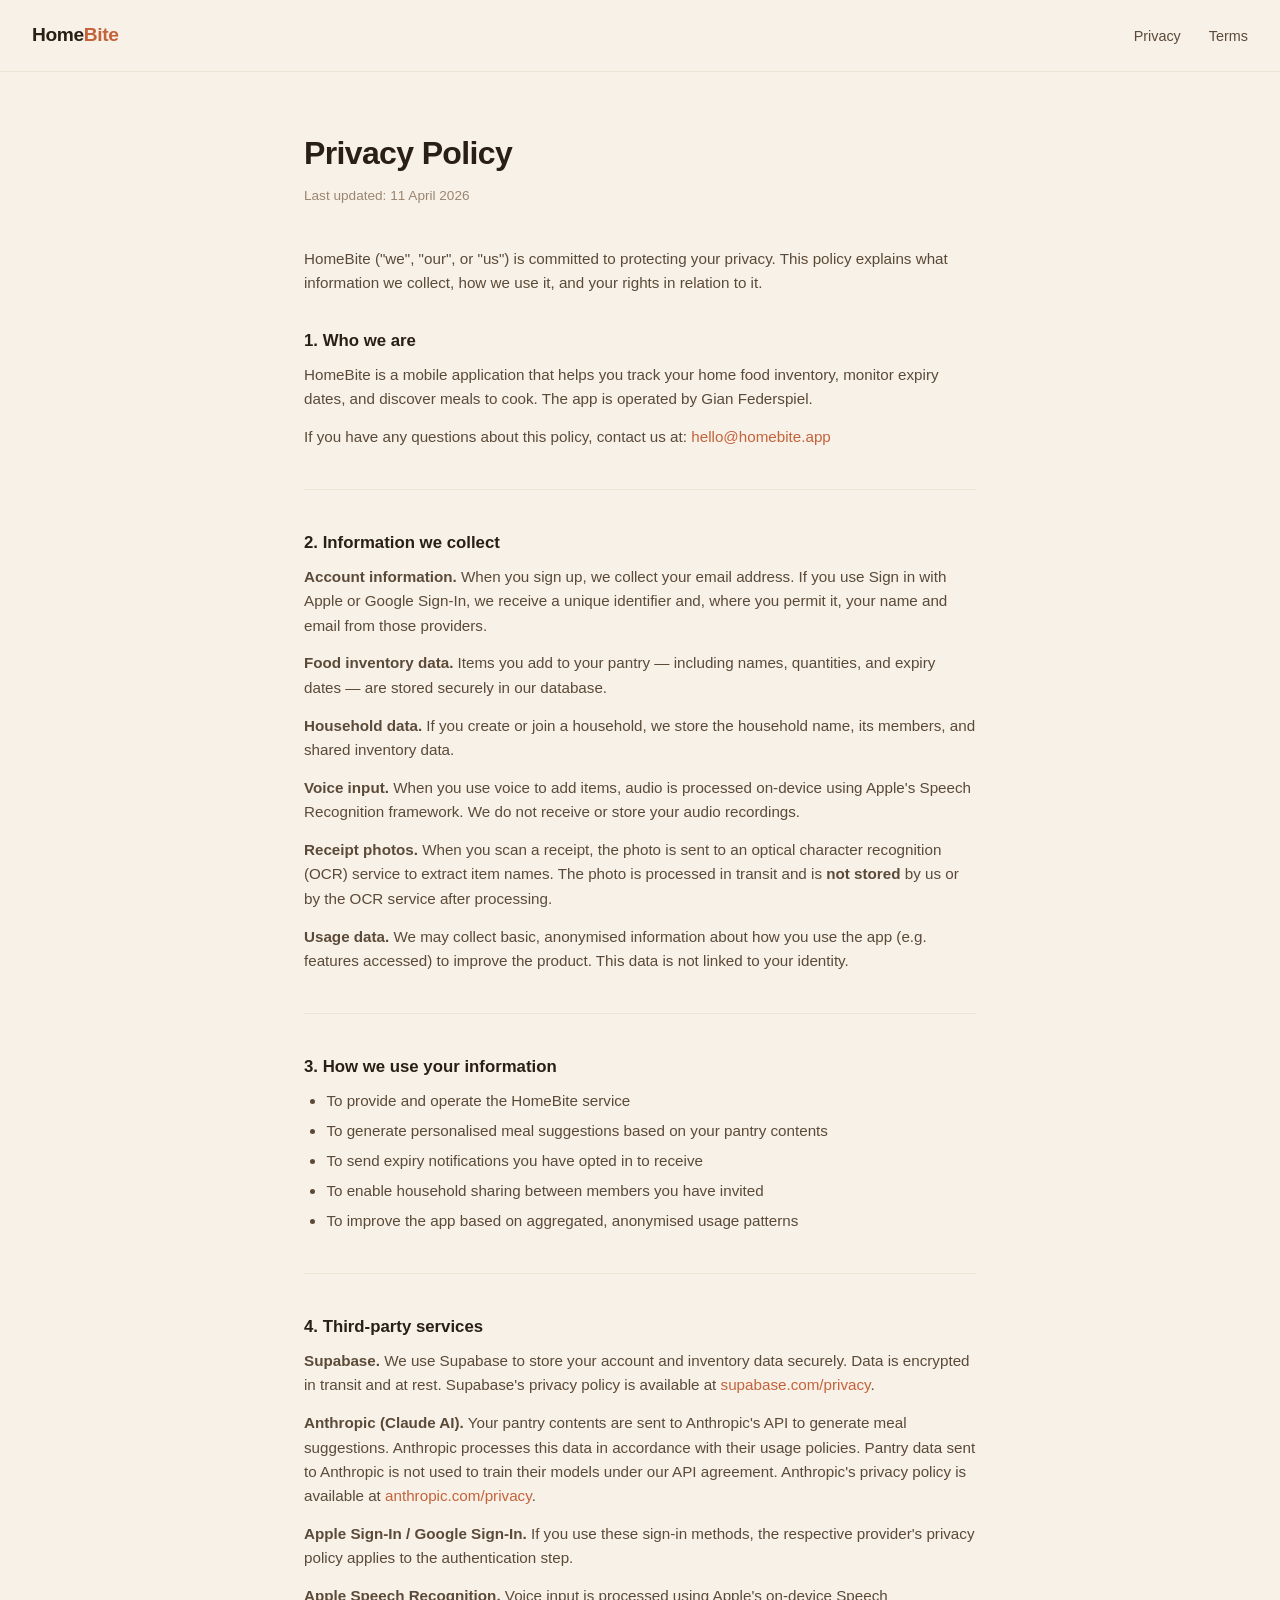
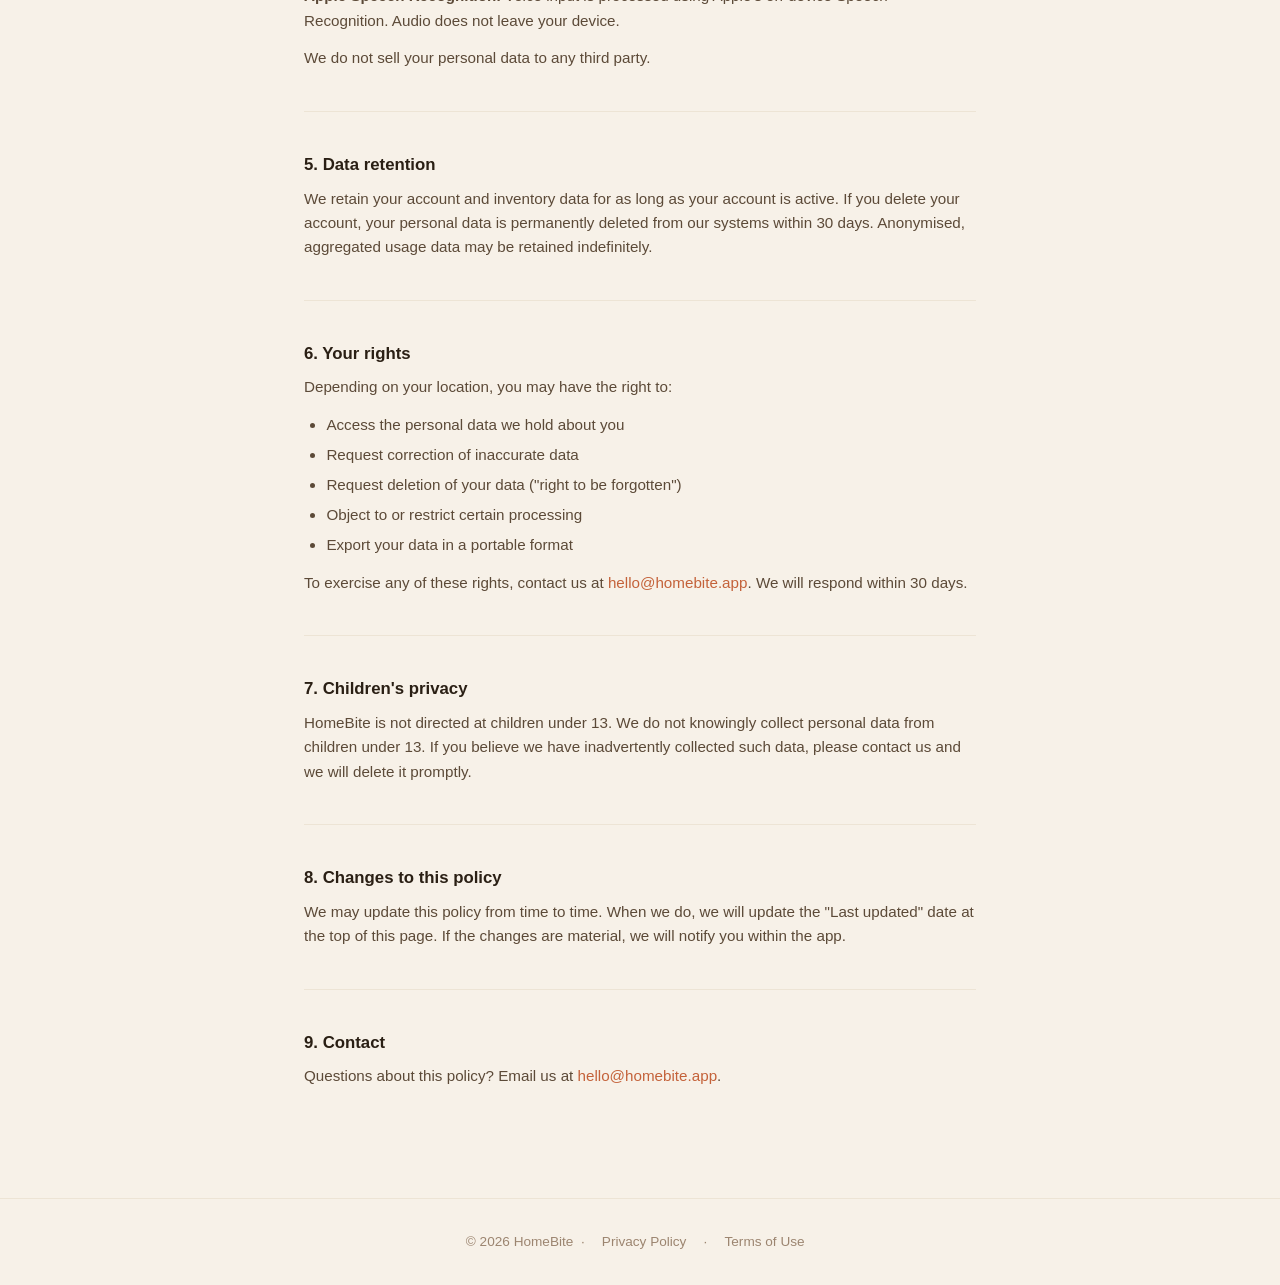
==== privacy/index.html @ 6cf20b1b "Initial site: landing page, privacy policy, terms of use" ====
<!DOCTYPE html>
<html lang="en">
<head>
  <meta charset="UTF-8" />
  <meta name="viewport" content="width=device-width, initial-scale=1.0" />
  <title>Privacy Policy — HomeBite</title>
  <link rel="stylesheet" href="../style.css" />
</head>
<body>

  <nav>
    <a class="nav-brand" href="../">Home<span>Bite</span></a>
    <ul>
      <li><a href="../privacy/">Privacy</a></li>
      <li><a href="../terms/">Terms</a></li>
    </ul>
  </nav>

  <div class="legal-wrap">
    <h1>Privacy Policy</h1>
    <p class="updated">Last updated: 11 April 2026</p>

    <p>HomeBite ("we", "our", or "us") is committed to protecting your privacy. This policy explains what information we collect, how we use it, and your rights in relation to it.</p>

    <h2>1. Who we are</h2>
    <p>HomeBite is a mobile application that helps you track your home food inventory, monitor expiry dates, and discover meals to cook. The app is operated by Gian Federspiel.</p>
    <p>If you have any questions about this policy, contact us at: <a href="mailto:hello@homebite.app">hello@homebite.app</a></p>

    <hr class="section-divider" />

    <h2>2. Information we collect</h2>

    <p><strong>Account information.</strong> When you sign up, we collect your email address. If you use Sign in with Apple or Google Sign-In, we receive a unique identifier and, where you permit it, your name and email from those providers.</p>

    <p><strong>Food inventory data.</strong> Items you add to your pantry — including names, quantities, and expiry dates — are stored securely in our database.</p>

    <p><strong>Household data.</strong> If you create or join a household, we store the household name, its members, and shared inventory data.</p>

    <p><strong>Voice input.</strong> When you use voice to add items, audio is processed on-device using Apple's Speech Recognition framework. We do not receive or store your audio recordings.</p>

    <p><strong>Receipt photos.</strong> When you scan a receipt, the photo is sent to an optical character recognition (OCR) service to extract item names. The photo is processed in transit and is <strong>not stored</strong> by us or by the OCR service after processing.</p>

    <p><strong>Usage data.</strong> We may collect basic, anonymised information about how you use the app (e.g. features accessed) to improve the product. This data is not linked to your identity.</p>

    <hr class="section-divider" />

    <h2>3. How we use your information</h2>
    <ul>
      <li>To provide and operate the HomeBite service</li>
      <li>To generate personalised meal suggestions based on your pantry contents</li>
      <li>To send expiry notifications you have opted in to receive</li>
      <li>To enable household sharing between members you have invited</li>
      <li>To improve the app based on aggregated, anonymised usage patterns</li>
    </ul>

    <hr class="section-divider" />

    <h2>4. Third-party services</h2>

    <p><strong>Supabase.</strong> We use Supabase to store your account and inventory data securely. Data is encrypted in transit and at rest. Supabase's privacy policy is available at <a href="https://supabase.com/privacy" target="_blank" rel="noopener">supabase.com/privacy</a>.</p>

    <p><strong>Anthropic (Claude AI).</strong> Your pantry contents are sent to Anthropic's API to generate meal suggestions. Anthropic processes this data in accordance with their usage policies. Pantry data sent to Anthropic is not used to train their models under our API agreement. Anthropic's privacy policy is available at <a href="https://www.anthropic.com/privacy" target="_blank" rel="noopener">anthropic.com/privacy</a>.</p>

    <p><strong>Apple Sign-In / Google Sign-In.</strong> If you use these sign-in methods, the respective provider's privacy policy applies to the authentication step.</p>

    <p><strong>Apple Speech Recognition.</strong> Voice input is processed using Apple's on-device Speech Recognition. Audio does not leave your device.</p>

    <p>We do not sell your personal data to any third party.</p>

    <hr class="section-divider" />

    <h2>5. Data retention</h2>
    <p>We retain your account and inventory data for as long as your account is active. If you delete your account, your personal data is permanently deleted from our systems within 30 days. Anonymised, aggregated usage data may be retained indefinitely.</p>

    <hr class="section-divider" />

    <h2>6. Your rights</h2>
    <p>Depending on your location, you may have the right to:</p>
    <ul>
      <li>Access the personal data we hold about you</li>
      <li>Request correction of inaccurate data</li>
      <li>Request deletion of your data ("right to be forgotten")</li>
      <li>Object to or restrict certain processing</li>
      <li>Export your data in a portable format</li>
    </ul>
    <p>To exercise any of these rights, contact us at <a href="mailto:hello@homebite.app">hello@homebite.app</a>. We will respond within 30 days.</p>

    <hr class="section-divider" />

    <h2>7. Children's privacy</h2>
    <p>HomeBite is not directed at children under 13. We do not knowingly collect personal data from children under 13. If you believe we have inadvertently collected such data, please contact us and we will delete it promptly.</p>

    <hr class="section-divider" />

    <h2>8. Changes to this policy</h2>
    <p>We may update this policy from time to time. When we do, we will update the "Last updated" date at the top of this page. If the changes are material, we will notify you within the app.</p>

    <hr class="section-divider" />

    <h2>9. Contact</h2>
    <p>Questions about this policy? Email us at <a href="mailto:hello@homebite.app">hello@homebite.app</a>.</p>
  </div>

  <footer>
    <p>&copy; 2026 HomeBite &nbsp;·&nbsp; <a href="../privacy/">Privacy Policy</a> &nbsp;·&nbsp; <a href="../terms/">Terms of Use</a></p>
  </footer>

</body>
</html>
---- style.css ----
*, *::before, *::after { box-sizing: border-box; margin: 0; padding: 0; }

:root {
  --clay:    #C4623A;
  --clay-lt: #E07A56;
  --cream:   #F7F1E8;
  --parchm:  #EDE4D5;
  --sage:    #7A9E7E;
  --ink:     #2A1F14;
  --ink-mid: #5C4A38;
  --ink-lt:  #9C8570;
  --card:    #FFFCF7;
  --radius:  12px;
}

html { font-size: 16px; scroll-behavior: smooth; }

body {
  background: var(--cream);
  color: var(--ink);
  font-family: -apple-system, BlinkMacSystemFont, "Segoe UI", Roboto, sans-serif;
  line-height: 1.6;
  min-height: 100vh;
}

a { color: var(--clay); text-decoration: none; }
a:hover { text-decoration: underline; }

/* ── Nav ──────────────────────────────────────────────── */
nav {
  display: flex;
  align-items: center;
  justify-content: space-between;
  padding: 1.25rem 2rem;
  border-bottom: 1px solid var(--parchm);
  background: var(--cream);
  position: sticky;
  top: 0;
  z-index: 10;
}

.nav-brand {
  font-size: 1.2rem;
  font-weight: 700;
  color: var(--ink);
  letter-spacing: -0.02em;
}

.nav-brand span { color: var(--clay); }

nav ul {
  list-style: none;
  display: flex;
  gap: 1.75rem;
}

nav ul a {
  font-size: 0.9rem;
  color: var(--ink-mid);
  font-weight: 500;
}

nav ul a:hover { color: var(--clay); text-decoration: none; }

/* ── Hero ─────────────────────────────────────────────── */
.hero {
  text-align: center;
  padding: 6rem 1.5rem 5rem;
  max-width: 640px;
  margin: 0 auto;
}

.hero-badge {
  display: inline-block;
  background: var(--parchm);
  color: var(--ink-mid);
  font-size: 0.78rem;
  font-weight: 600;
  letter-spacing: 0.06em;
  text-transform: uppercase;
  padding: 0.3rem 0.85rem;
  border-radius: 99px;
  margin-bottom: 1.5rem;
}

.hero h1 {
  font-size: clamp(2.4rem, 6vw, 3.5rem);
  font-weight: 800;
  letter-spacing: -0.03em;
  line-height: 1.1;
  color: var(--ink);
  margin-bottom: 1.25rem;
}

.hero h1 em {
  font-style: normal;
  color: var(--clay);
}

.hero p {
  font-size: 1.1rem;
  color: var(--ink-mid);
  max-width: 480px;
  margin: 0 auto 2.5rem;
}

.btn {
  display: inline-block;
  background: var(--clay);
  color: #fff;
  padding: 0.85rem 2rem;
  border-radius: 99px;
  font-weight: 600;
  font-size: 0.95rem;
  transition: background 0.15s;
}

.btn:hover { background: var(--clay-lt); text-decoration: none; }

.btn-outline {
  background: transparent;
  color: var(--clay);
  border: 1.5px solid var(--clay);
  margin-left: 0.75rem;
}

.btn-outline:hover { background: var(--parchm); }

/* ── Features ─────────────────────────────────────────── */
.features {
  display: grid;
  grid-template-columns: repeat(auto-fit, minmax(220px, 1fr));
  gap: 1.25rem;
  max-width: 900px;
  margin: 0 auto;
  padding: 0 1.5rem 6rem;
}

.feature-card {
  background: var(--card);
  border: 1px solid var(--parchm);
  border-radius: var(--radius);
  padding: 1.5rem;
}

.feature-card .icon { font-size: 1.75rem; margin-bottom: 0.75rem; }
.feature-card h3 { font-size: 1rem; font-weight: 700; margin-bottom: 0.35rem; color: var(--ink); }
.feature-card p { font-size: 0.88rem; color: var(--ink-lt); line-height: 1.5; }

/* ── Footer ───────────────────────────────────────────── */
footer {
  border-top: 1px solid var(--parchm);
  padding: 2rem 1.5rem;
  text-align: center;
  font-size: 0.85rem;
  color: var(--ink-lt);
}

footer a { color: var(--ink-lt); margin: 0 0.6rem; }
footer a:hover { color: var(--clay); }

/* ── Legal pages ──────────────────────────────────────── */
.legal-wrap {
  max-width: 720px;
  margin: 0 auto;
  padding: 3.5rem 1.5rem 6rem;
}

.legal-wrap h1 {
  font-size: 2rem;
  font-weight: 800;
  letter-spacing: -0.02em;
  margin-bottom: 0.4rem;
}

.legal-wrap .updated {
  font-size: 0.85rem;
  color: var(--ink-lt);
  margin-bottom: 2.5rem;
}

.legal-wrap h2 {
  font-size: 1.05rem;
  font-weight: 700;
  color: var(--ink);
  margin: 2rem 0 0.5rem;
}

.legal-wrap p { font-size: 0.95rem; color: var(--ink-mid); margin-bottom: 0.85rem; }
.legal-wrap ul { padding-left: 1.4rem; margin-bottom: 0.85rem; }
.legal-wrap li { font-size: 0.95rem; color: var(--ink-mid); margin-bottom: 0.35rem; }

.legal-wrap .section-divider {
  border: none;
  border-top: 1px solid var(--parchm);
  margin: 2.5rem 0;
}
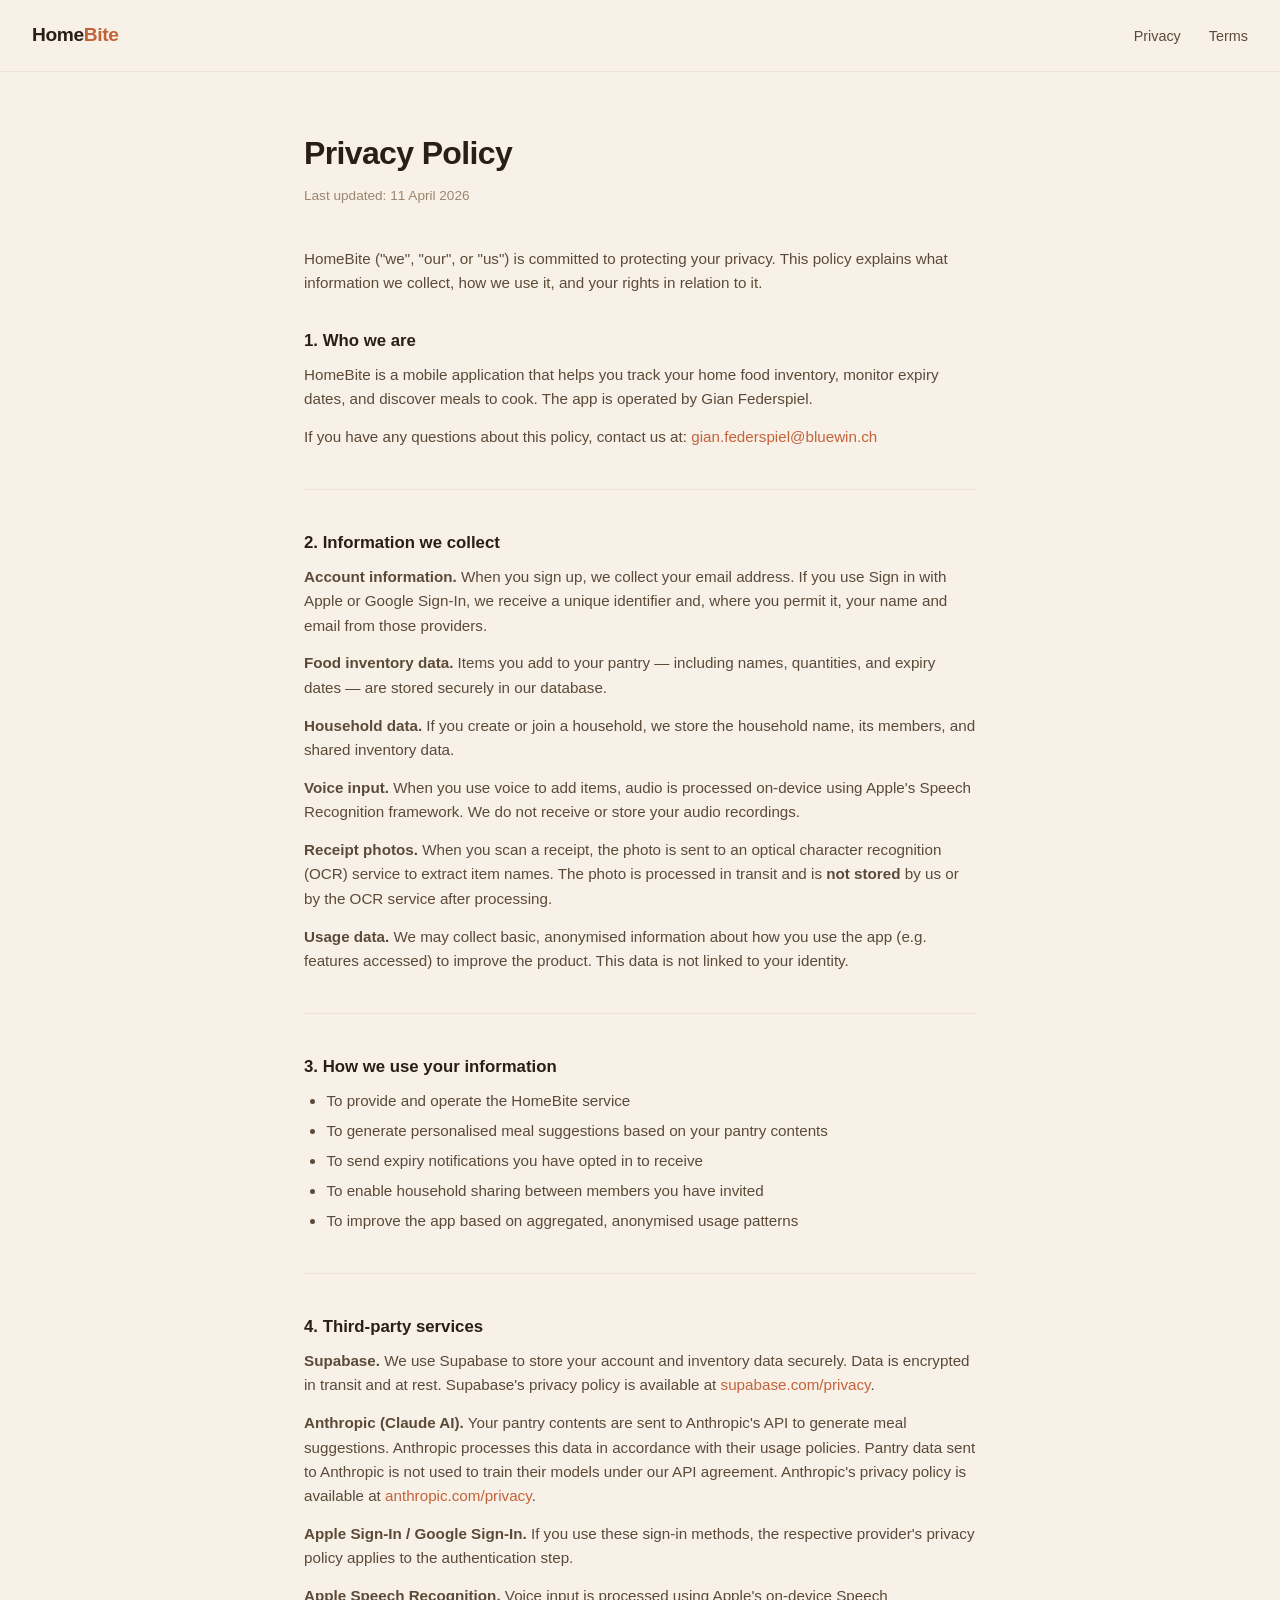
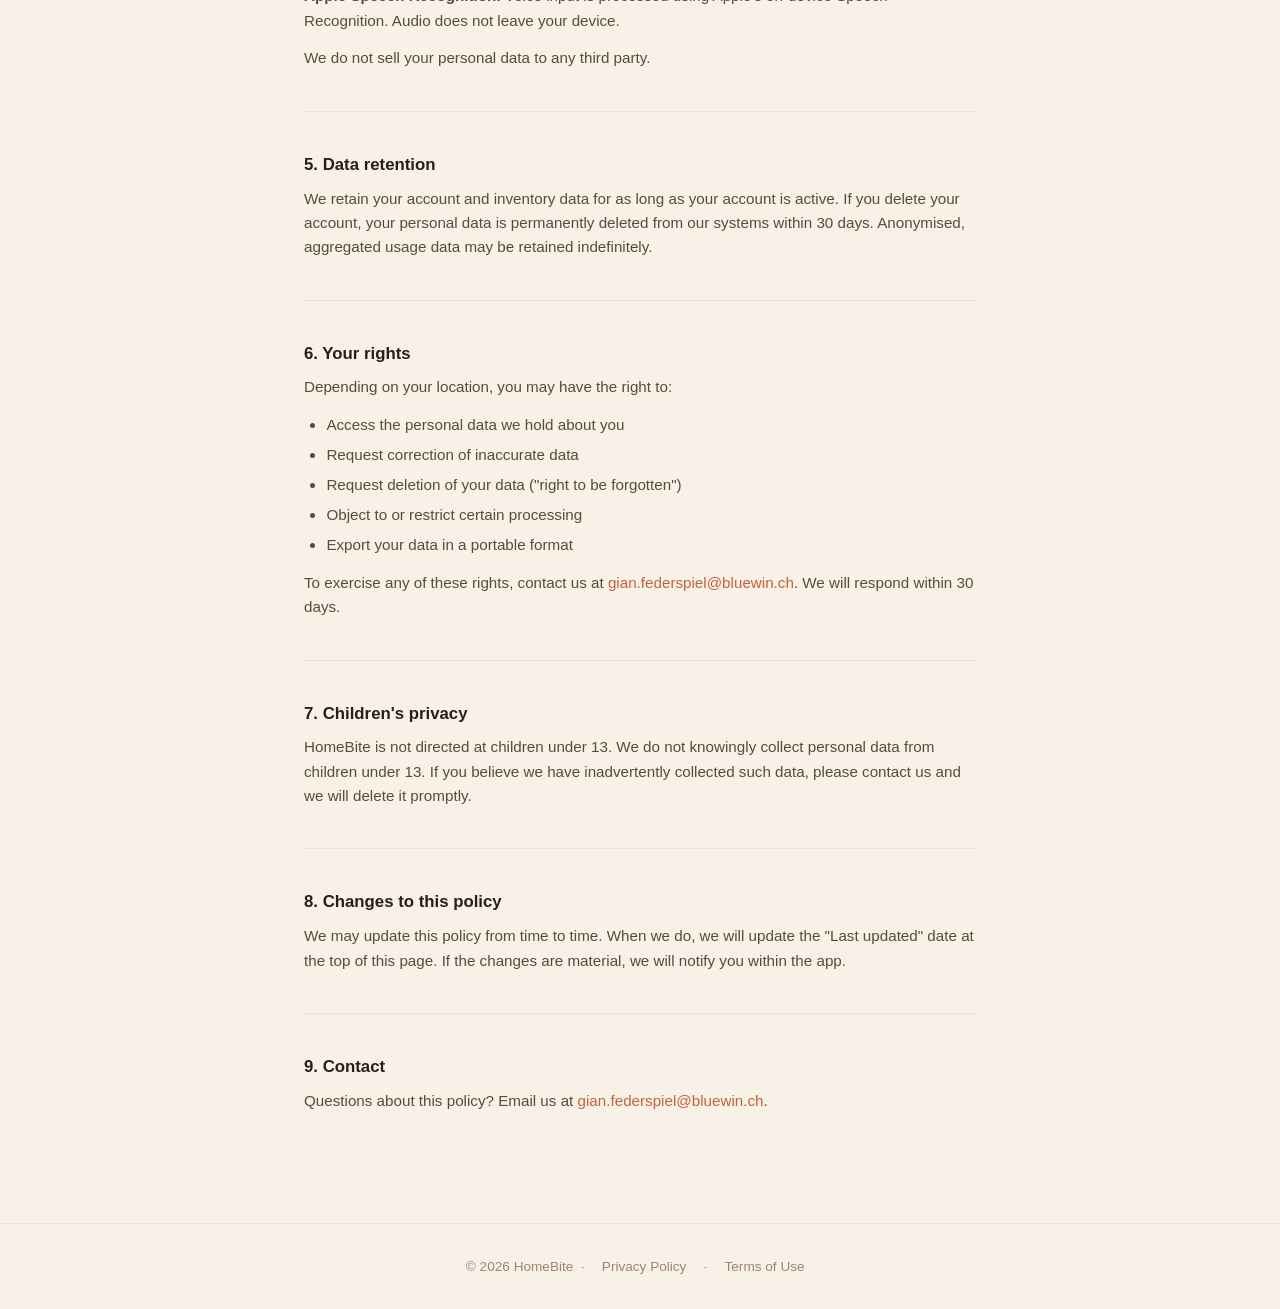
==== commit 66559148: "Use personal email, add Oli to landing page" ====
--- a/privacy/index.html
+++ b/privacy/index.html
@@ -24,7 +24,7 @@
 
     <h2>1. Who we are</h2>
     <p>HomeBite is a mobile application that helps you track your home food inventory, monitor expiry dates, and discover meals to cook. The app is operated by Gian Federspiel.</p>
-    <p>If you have any questions about this policy, contact us at: <a href="mailto:hello@homebite.app">hello@homebite.app</a></p>
+    <p>If you have any questions about this policy, contact us at: <a href="mailto:gian.federspiel@bluewin.ch">gian.federspiel@bluewin.ch</a></p>
 
     <hr class="section-divider" />
 
@@ -83,7 +83,7 @@
       <li>Object to or restrict certain processing</li>
       <li>Export your data in a portable format</li>
     </ul>
-    <p>To exercise any of these rights, contact us at <a href="mailto:hello@homebite.app">hello@homebite.app</a>. We will respond within 30 days.</p>
+    <p>To exercise any of these rights, contact us at <a href="mailto:gian.federspiel@bluewin.ch">gian.federspiel@bluewin.ch</a>. We will respond within 30 days.</p>
 
     <hr class="section-divider" />
 
@@ -98,7 +98,7 @@
     <hr class="section-divider" />
 
     <h2>9. Contact</h2>
-    <p>Questions about this policy? Email us at <a href="mailto:hello@homebite.app">hello@homebite.app</a>.</p>
+    <p>Questions about this policy? Email us at <a href="mailto:gian.federspiel@bluewin.ch">gian.federspiel@bluewin.ch</a>.</p>
   </div>
 
   <footer>
--- a/style.css
+++ b/style.css
@@ -83,6 +83,14 @@
   margin-bottom: 1.5rem;
 }
 
+.oli-hero {
+  width: 120px;
+  height: 120px;
+  object-fit: contain;
+  margin-bottom: 1.25rem;
+  filter: drop-shadow(0 4px 12px rgba(196,98,58,0.15));
+}
+
 .hero h1 {
   font-size: clamp(2.4rem, 6vw, 3.5rem);
   font-weight: 800;
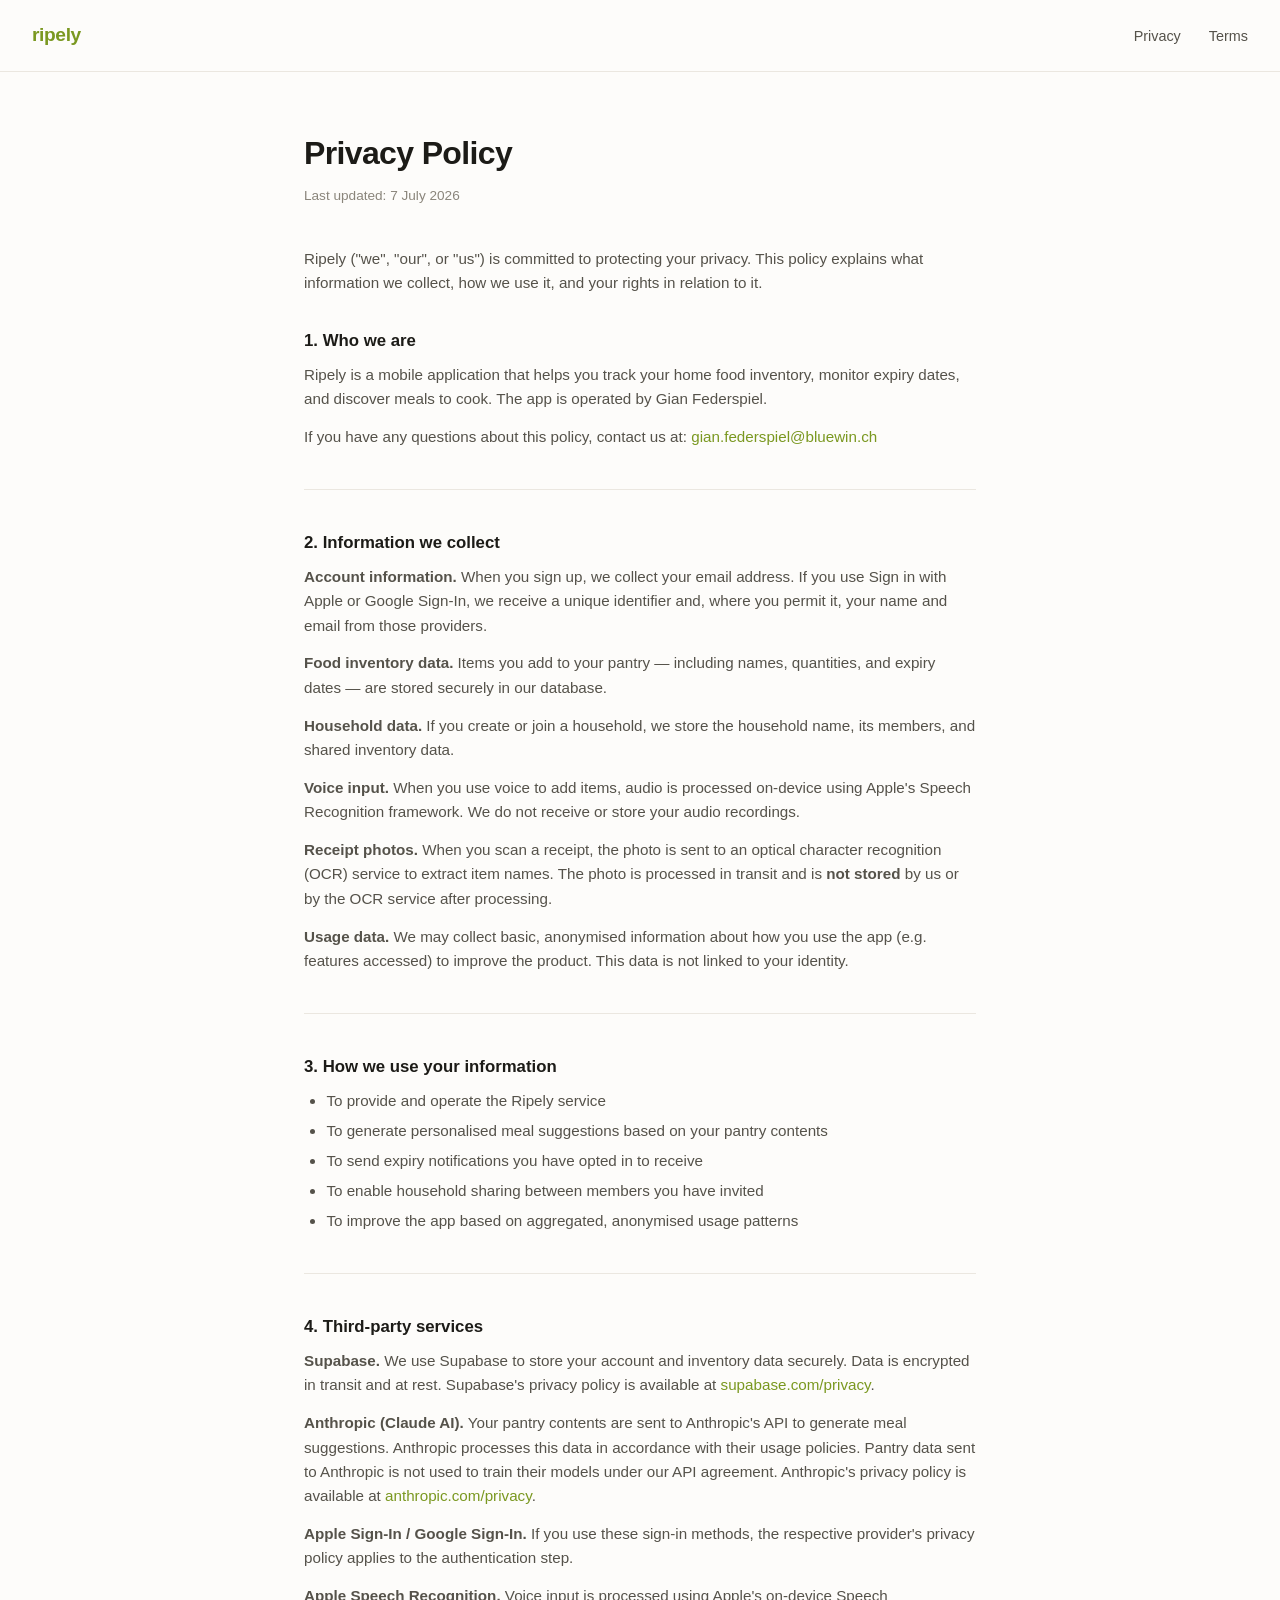
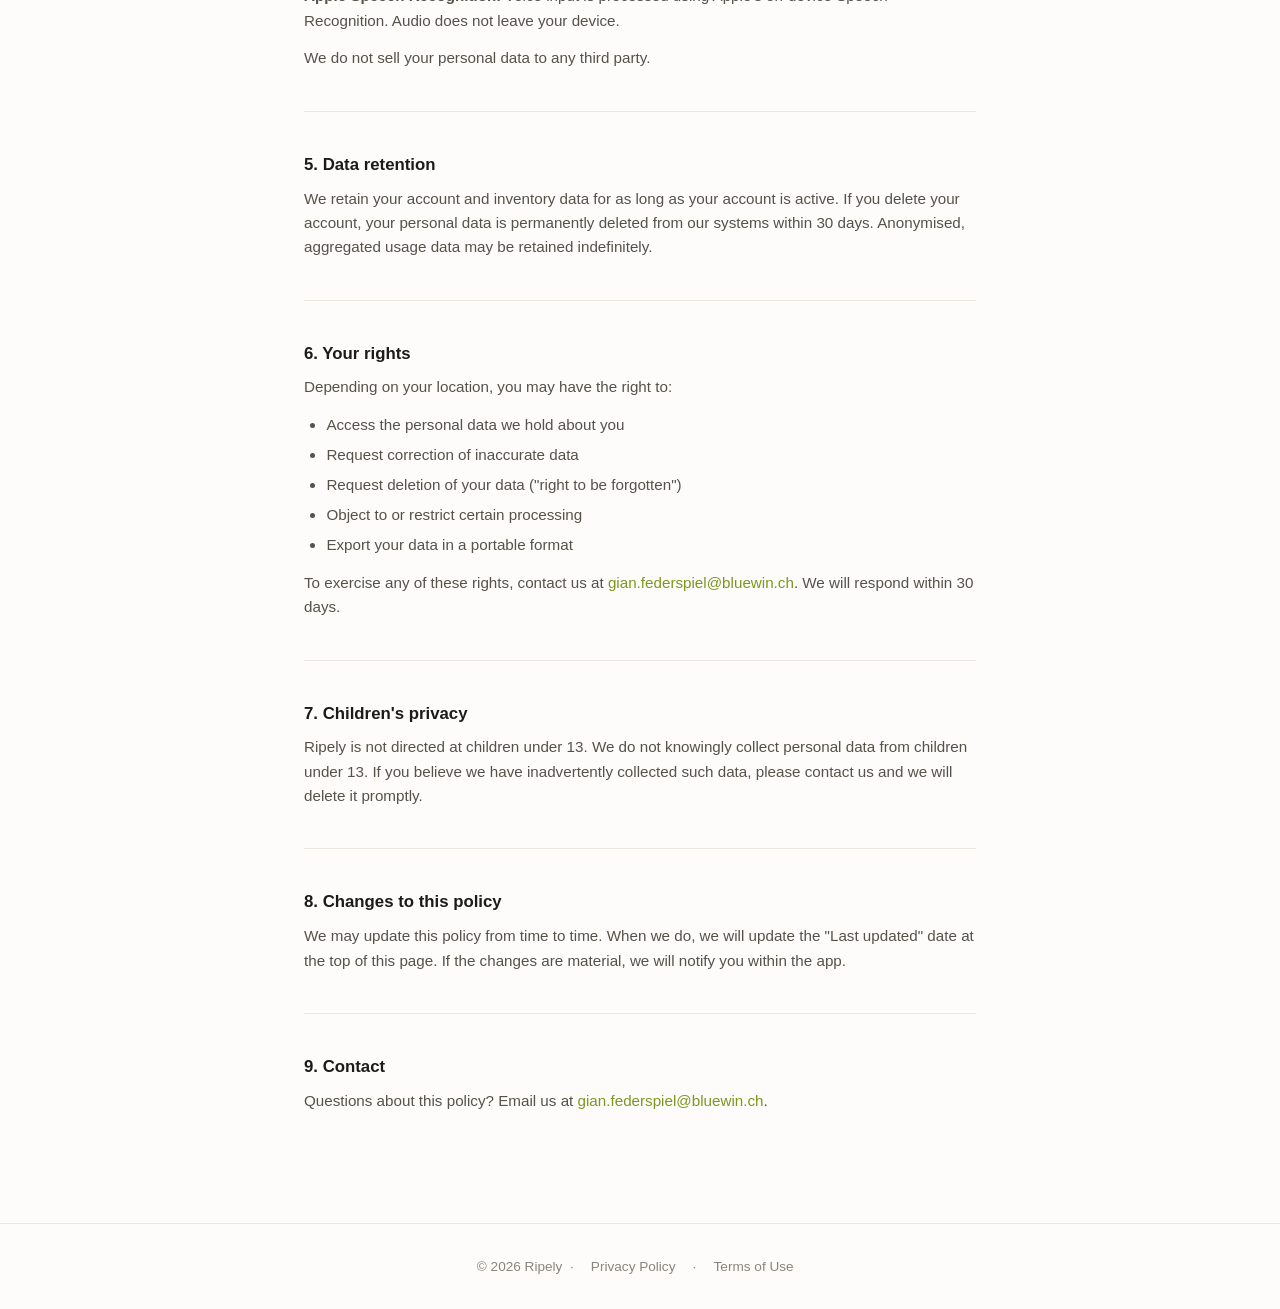
==== commit b4427e6c: "Rebrand to Ripely: v2.1 palette, new Oli, custom domain - All pages renamed HomeBite -> Ripely; lowe" ====
--- a/privacy/index.html
+++ b/privacy/index.html
@@ -3,13 +3,13 @@
 <head>
   <meta charset="UTF-8" />
   <meta name="viewport" content="width=device-width, initial-scale=1.0" />
-  <title>Privacy Policy — HomeBite</title>
+  <title>Privacy Policy — Ripely</title>
   <link rel="stylesheet" href="../style.css" />
 </head>
 <body>
 
   <nav>
-    <a class="nav-brand" href="../">Home<span>Bite</span></a>
+    <a class="nav-brand" href="../"><span>ripely</span></a>
     <ul>
       <li><a href="../privacy/">Privacy</a></li>
       <li><a href="../terms/">Terms</a></li>
@@ -18,12 +18,12 @@
 
   <div class="legal-wrap">
     <h1>Privacy Policy</h1>
-    <p class="updated">Last updated: 11 April 2026</p>
+    <p class="updated">Last updated: 7 July 2026</p>
 
-    <p>HomeBite ("we", "our", or "us") is committed to protecting your privacy. This policy explains what information we collect, how we use it, and your rights in relation to it.</p>
+    <p>Ripely ("we", "our", or "us") is committed to protecting your privacy. This policy explains what information we collect, how we use it, and your rights in relation to it.</p>
 
     <h2>1. Who we are</h2>
-    <p>HomeBite is a mobile application that helps you track your home food inventory, monitor expiry dates, and discover meals to cook. The app is operated by Gian Federspiel.</p>
+    <p>Ripely is a mobile application that helps you track your home food inventory, monitor expiry dates, and discover meals to cook. The app is operated by Gian Federspiel.</p>
     <p>If you have any questions about this policy, contact us at: <a href="mailto:gian.federspiel@bluewin.ch">gian.federspiel@bluewin.ch</a></p>
 
     <hr class="section-divider" />
@@ -46,7 +46,7 @@
 
     <h2>3. How we use your information</h2>
     <ul>
-      <li>To provide and operate the HomeBite service</li>
+      <li>To provide and operate the Ripely service</li>
       <li>To generate personalised meal suggestions based on your pantry contents</li>
       <li>To send expiry notifications you have opted in to receive</li>
       <li>To enable household sharing between members you have invited</li>
@@ -88,7 +88,7 @@
     <hr class="section-divider" />
 
     <h2>7. Children's privacy</h2>
-    <p>HomeBite is not directed at children under 13. We do not knowingly collect personal data from children under 13. If you believe we have inadvertently collected such data, please contact us and we will delete it promptly.</p>
+    <p>Ripely is not directed at children under 13. We do not knowingly collect personal data from children under 13. If you believe we have inadvertently collected such data, please contact us and we will delete it promptly.</p>
 
     <hr class="section-divider" />
 
@@ -102,7 +102,7 @@
   </div>
 
   <footer>
-    <p>&copy; 2026 HomeBite &nbsp;·&nbsp; <a href="../privacy/">Privacy Policy</a> &nbsp;·&nbsp; <a href="../terms/">Terms of Use</a></p>
+    <p>&copy; 2026 Ripely &nbsp;·&nbsp; <a href="../privacy/">Privacy Policy</a> &nbsp;·&nbsp; <a href="../terms/">Terms of Use</a></p>
   </footer>
 
 </body>
--- a/style.css
+++ b/style.css
@@ -1,29 +1,30 @@
 *, *::before, *::after { box-sizing: border-box; margin: 0; padding: 0; }
 
 :root {
-  --clay:    #C4623A;
-  --clay-lt: #E07A56;
-  --cream:   #F7F1E8;
-  --parchm:  #EDE4D5;
-  --sage:    #7A9E7E;
-  --ink:     #2A1F14;
-  --ink-mid: #5C4A38;
-  --ink-lt:  #9C8570;
-  --card:    #FFFCF7;
-  --radius:  12px;
+  /* Ripely design tokens v2.1 — mirrors the app's theme.js */
+  --primary:    #7A9820;
+  --primary-lt: #93B03B;
+  --bg:         #FDFCFA;
+  --bg-muted:   #F6F3EE;
+  --border:     #EBE7E0;
+  --ink:        #1C1B17;
+  --ink-mid:    #55524A;
+  --ink-lt:     #8A857B;
+  --card:       #FFFFFF;
+  --radius:     16px;
 }
 
 html { font-size: 16px; scroll-behavior: smooth; }
 
 body {
-  background: var(--cream);
+  background: var(--bg);
   color: var(--ink);
   font-family: -apple-system, BlinkMacSystemFont, "Segoe UI", Roboto, sans-serif;
   line-height: 1.6;
   min-height: 100vh;
 }
 
-a { color: var(--clay); text-decoration: none; }
+a { color: var(--primary); text-decoration: none; }
 a:hover { text-decoration: underline; }
 
 /* ── Nav ──────────────────────────────────────────────── */
@@ -32,8 +33,8 @@
   align-items: center;
   justify-content: space-between;
   padding: 1.25rem 2rem;
-  border-bottom: 1px solid var(--parchm);
-  background: var(--cream);
+  border-bottom: 1px solid var(--border);
+  background: var(--bg);
   position: sticky;
   top: 0;
   z-index: 10;
@@ -46,7 +47,7 @@
   letter-spacing: -0.02em;
 }
 
-.nav-brand span { color: var(--clay); }
+.nav-brand span { color: var(--primary); }
 
 nav ul {
   list-style: none;
@@ -60,7 +61,7 @@
   font-weight: 500;
 }
 
-nav ul a:hover { color: var(--clay); text-decoration: none; }
+nav ul a:hover { color: var(--primary); text-decoration: none; }
 
 /* ── Hero ─────────────────────────────────────────────── */
 .hero {
@@ -72,7 +73,7 @@
 
 .hero-badge {
   display: inline-block;
-  background: var(--parchm);
+  background: var(--border);
   color: var(--ink-mid);
   font-size: 0.78rem;
   font-weight: 600;
@@ -102,7 +103,7 @@
 
 .hero h1 em {
   font-style: normal;
-  color: var(--clay);
+  color: var(--primary);
 }
 
 .hero p {
@@ -114,7 +115,7 @@
 
 .btn {
   display: inline-block;
-  background: var(--clay);
+  background: var(--primary);
   color: #fff;
   padding: 0.85rem 2rem;
   border-radius: 99px;
@@ -123,16 +124,16 @@
   transition: background 0.15s;
 }
 
-.btn:hover { background: var(--clay-lt); text-decoration: none; }
+.btn:hover { background: var(--primary-lt); text-decoration: none; }
 
 .btn-outline {
   background: transparent;
-  color: var(--clay);
-  border: 1.5px solid var(--clay);
+  color: var(--primary);
+  border: 1.5px solid var(--primary);
   margin-left: 0.75rem;
 }
 
-.btn-outline:hover { background: var(--parchm); }
+.btn-outline:hover { background: var(--border); }
 
 /* ── Features ─────────────────────────────────────────── */
 .features {
@@ -146,7 +147,7 @@
 
 .feature-card {
   background: var(--card);
-  border: 1px solid var(--parchm);
+  border: 1px solid var(--border);
   border-radius: var(--radius);
   padding: 1.5rem;
 }
@@ -157,7 +158,7 @@
 
 /* ── Footer ───────────────────────────────────────────── */
 footer {
-  border-top: 1px solid var(--parchm);
+  border-top: 1px solid var(--border);
   padding: 2rem 1.5rem;
   text-align: center;
   font-size: 0.85rem;
@@ -165,7 +166,7 @@
 }
 
 footer a { color: var(--ink-lt); margin: 0 0.6rem; }
-footer a:hover { color: var(--clay); }
+footer a:hover { color: var(--primary); }
 
 /* ── Legal pages ──────────────────────────────────────── */
 .legal-wrap {
@@ -200,6 +201,6 @@
 
 .legal-wrap .section-divider {
   border: none;
-  border-top: 1px solid var(--parchm);
+  border-top: 1px solid var(--border);
   margin: 2.5rem 0;
 }
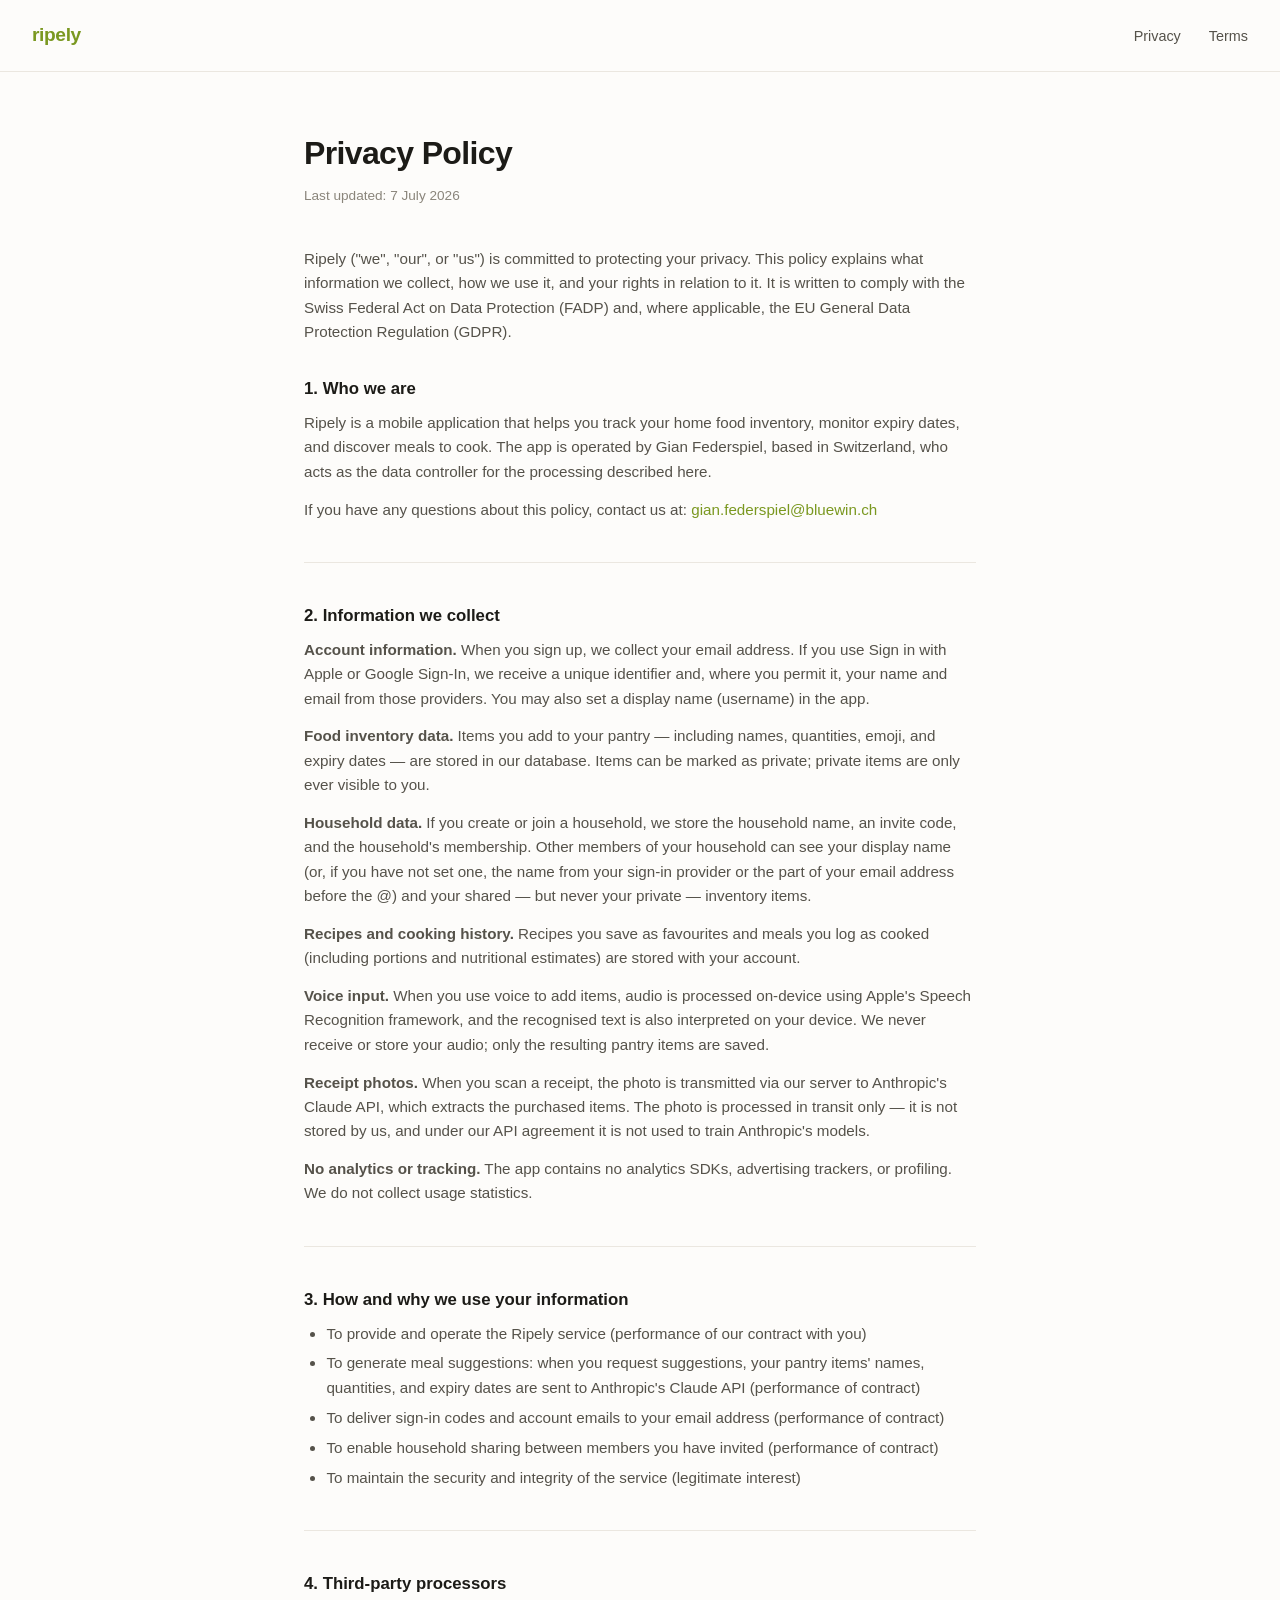
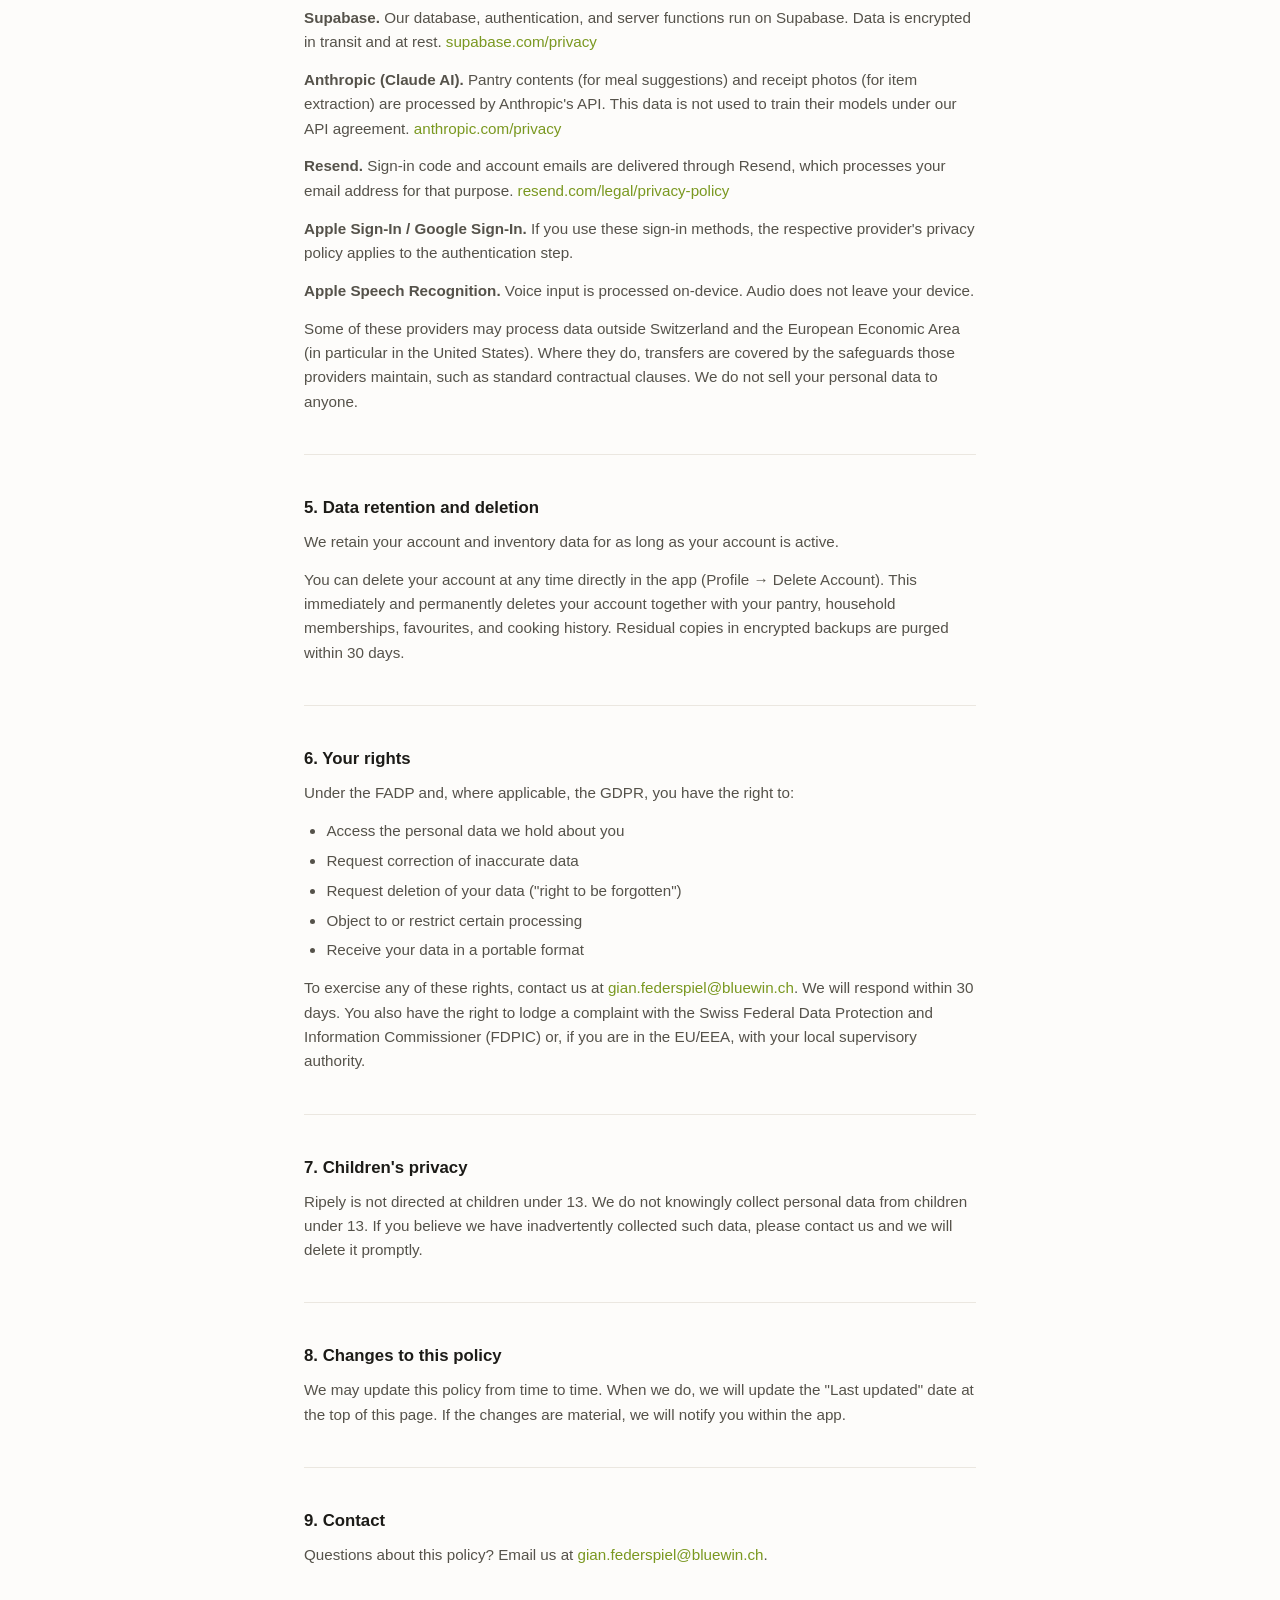
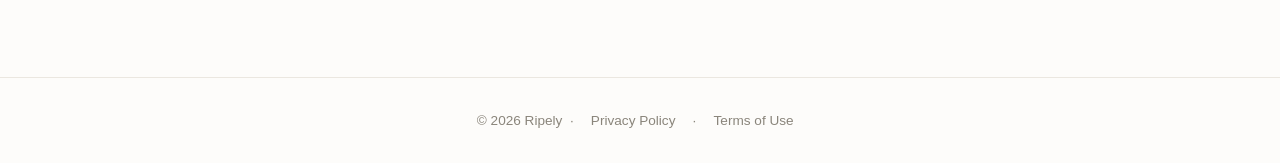
==== commit 2155fe7e: "Rewrite privacy policy and terms to match the current app Privacy: receipt scanning correctly attrib" ====
--- a/privacy/index.html
+++ b/privacy/index.html
@@ -20,70 +20,75 @@
     <h1>Privacy Policy</h1>
     <p class="updated">Last updated: 7 July 2026</p>
 
-    <p>Ripely ("we", "our", or "us") is committed to protecting your privacy. This policy explains what information we collect, how we use it, and your rights in relation to it.</p>
+    <p>Ripely ("we", "our", or "us") is committed to protecting your privacy. This policy explains what information we collect, how we use it, and your rights in relation to it. It is written to comply with the Swiss Federal Act on Data Protection (FADP) and, where applicable, the EU General Data Protection Regulation (GDPR).</p>
 
     <h2>1. Who we are</h2>
-    <p>Ripely is a mobile application that helps you track your home food inventory, monitor expiry dates, and discover meals to cook. The app is operated by Gian Federspiel.</p>
+    <p>Ripely is a mobile application that helps you track your home food inventory, monitor expiry dates, and discover meals to cook. The app is operated by Gian Federspiel, based in Switzerland, who acts as the data controller for the processing described here.</p>
     <p>If you have any questions about this policy, contact us at: <a href="mailto:gian.federspiel@bluewin.ch">gian.federspiel@bluewin.ch</a></p>
 
     <hr class="section-divider" />
 
     <h2>2. Information we collect</h2>
 
-    <p><strong>Account information.</strong> When you sign up, we collect your email address. If you use Sign in with Apple or Google Sign-In, we receive a unique identifier and, where you permit it, your name and email from those providers.</p>
+    <p><strong>Account information.</strong> When you sign up, we collect your email address. If you use Sign in with Apple or Google Sign-In, we receive a unique identifier and, where you permit it, your name and email from those providers. You may also set a display name (username) in the app.</p>
 
-    <p><strong>Food inventory data.</strong> Items you add to your pantry — including names, quantities, and expiry dates — are stored securely in our database.</p>
+    <p><strong>Food inventory data.</strong> Items you add to your pantry — including names, quantities, emoji, and expiry dates — are stored in our database. Items can be marked as private; private items are only ever visible to you.</p>
 
-    <p><strong>Household data.</strong> If you create or join a household, we store the household name, its members, and shared inventory data.</p>
+    <p><strong>Household data.</strong> If you create or join a household, we store the household name, an invite code, and the household's membership. Other members of your household can see your display name (or, if you have not set one, the name from your sign-in provider or the part of your email address before the @) and your shared — but never your private — inventory items.</p>
 
-    <p><strong>Voice input.</strong> When you use voice to add items, audio is processed on-device using Apple's Speech Recognition framework. We do not receive or store your audio recordings.</p>
+    <p><strong>Recipes and cooking history.</strong> Recipes you save as favourites and meals you log as cooked (including portions and nutritional estimates) are stored with your account.</p>
 
-    <p><strong>Receipt photos.</strong> When you scan a receipt, the photo is sent to an optical character recognition (OCR) service to extract item names. The photo is processed in transit and is <strong>not stored</strong> by us or by the OCR service after processing.</p>
+    <p><strong>Voice input.</strong> When you use voice to add items, audio is processed on-device using Apple's Speech Recognition framework, and the recognised text is also interpreted on your device. We never receive or store your audio; only the resulting pantry items are saved.</p>
 
-    <p><strong>Usage data.</strong> We may collect basic, anonymised information about how you use the app (e.g. features accessed) to improve the product. This data is not linked to your identity.</p>
+    <p><strong>Receipt photos.</strong> When you scan a receipt, the photo is transmitted via our server to Anthropic's Claude API, which extracts the purchased items. The photo is processed in transit only — it is not stored by us, and under our API agreement it is not used to train Anthropic's models.</p>
+
+    <p><strong>No analytics or tracking.</strong> The app contains no analytics SDKs, advertising trackers, or profiling. We do not collect usage statistics.</p>
 
     <hr class="section-divider" />
 
-    <h2>3. How we use your information</h2>
+    <h2>3. How and why we use your information</h2>
     <ul>
-      <li>To provide and operate the Ripely service</li>
-      <li>To generate personalised meal suggestions based on your pantry contents</li>
-      <li>To send expiry notifications you have opted in to receive</li>
-      <li>To enable household sharing between members you have invited</li>
-      <li>To improve the app based on aggregated, anonymised usage patterns</li>
+      <li>To provide and operate the Ripely service (performance of our contract with you)</li>
+      <li>To generate meal suggestions: when you request suggestions, your pantry items' names, quantities, and expiry dates are sent to Anthropic's Claude API (performance of contract)</li>
+      <li>To deliver sign-in codes and account emails to your email address (performance of contract)</li>
+      <li>To enable household sharing between members you have invited (performance of contract)</li>
+      <li>To maintain the security and integrity of the service (legitimate interest)</li>
     </ul>
 
     <hr class="section-divider" />
 
-    <h2>4. Third-party services</h2>
+    <h2>4. Third-party processors</h2>
 
-    <p><strong>Supabase.</strong> We use Supabase to store your account and inventory data securely. Data is encrypted in transit and at rest. Supabase's privacy policy is available at <a href="https://supabase.com/privacy" target="_blank" rel="noopener">supabase.com/privacy</a>.</p>
+    <p><strong>Supabase.</strong> Our database, authentication, and server functions run on Supabase. Data is encrypted in transit and at rest. <a href="https://supabase.com/privacy" target="_blank" rel="noopener">supabase.com/privacy</a></p>
 
-    <p><strong>Anthropic (Claude AI).</strong> Your pantry contents are sent to Anthropic's API to generate meal suggestions. Anthropic processes this data in accordance with their usage policies. Pantry data sent to Anthropic is not used to train their models under our API agreement. Anthropic's privacy policy is available at <a href="https://www.anthropic.com/privacy" target="_blank" rel="noopener">anthropic.com/privacy</a>.</p>
+    <p><strong>Anthropic (Claude AI).</strong> Pantry contents (for meal suggestions) and receipt photos (for item extraction) are processed by Anthropic's API. This data is not used to train their models under our API agreement. <a href="https://www.anthropic.com/privacy" target="_blank" rel="noopener">anthropic.com/privacy</a></p>
+
+    <p><strong>Resend.</strong> Sign-in code and account emails are delivered through Resend, which processes your email address for that purpose. <a href="https://resend.com/legal/privacy-policy" target="_blank" rel="noopener">resend.com/legal/privacy-policy</a></p>
 
     <p><strong>Apple Sign-In / Google Sign-In.</strong> If you use these sign-in methods, the respective provider's privacy policy applies to the authentication step.</p>
 
-    <p><strong>Apple Speech Recognition.</strong> Voice input is processed using Apple's on-device Speech Recognition. Audio does not leave your device.</p>
+    <p><strong>Apple Speech Recognition.</strong> Voice input is processed on-device. Audio does not leave your device.</p>
 
-    <p>We do not sell your personal data to any third party.</p>
+    <p>Some of these providers may process data outside Switzerland and the European Economic Area (in particular in the United States). Where they do, transfers are covered by the safeguards those providers maintain, such as standard contractual clauses. We do not sell your personal data to anyone.</p>
 
     <hr class="section-divider" />
 
-    <h2>5. Data retention</h2>
-    <p>We retain your account and inventory data for as long as your account is active. If you delete your account, your personal data is permanently deleted from our systems within 30 days. Anonymised, aggregated usage data may be retained indefinitely.</p>
+    <h2>5. Data retention and deletion</h2>
+    <p>We retain your account and inventory data for as long as your account is active.</p>
+    <p>You can delete your account at any time directly in the app (Profile → Delete Account). This immediately and permanently deletes your account together with your pantry, household memberships, favourites, and cooking history. Residual copies in encrypted backups are purged within 30 days.</p>
 
     <hr class="section-divider" />
 
     <h2>6. Your rights</h2>
-    <p>Depending on your location, you may have the right to:</p>
+    <p>Under the FADP and, where applicable, the GDPR, you have the right to:</p>
     <ul>
       <li>Access the personal data we hold about you</li>
       <li>Request correction of inaccurate data</li>
       <li>Request deletion of your data ("right to be forgotten")</li>
       <li>Object to or restrict certain processing</li>
-      <li>Export your data in a portable format</li>
+      <li>Receive your data in a portable format</li>
     </ul>
-    <p>To exercise any of these rights, contact us at <a href="mailto:gian.federspiel@bluewin.ch">gian.federspiel@bluewin.ch</a>. We will respond within 30 days.</p>
+    <p>To exercise any of these rights, contact us at <a href="mailto:gian.federspiel@bluewin.ch">gian.federspiel@bluewin.ch</a>. We will respond within 30 days. You also have the right to lodge a complaint with the Swiss Federal Data Protection and Information Commissioner (FDPIC) or, if you are in the EU/EEA, with your local supervisory authority.</p>
 
     <hr class="section-divider" />
 
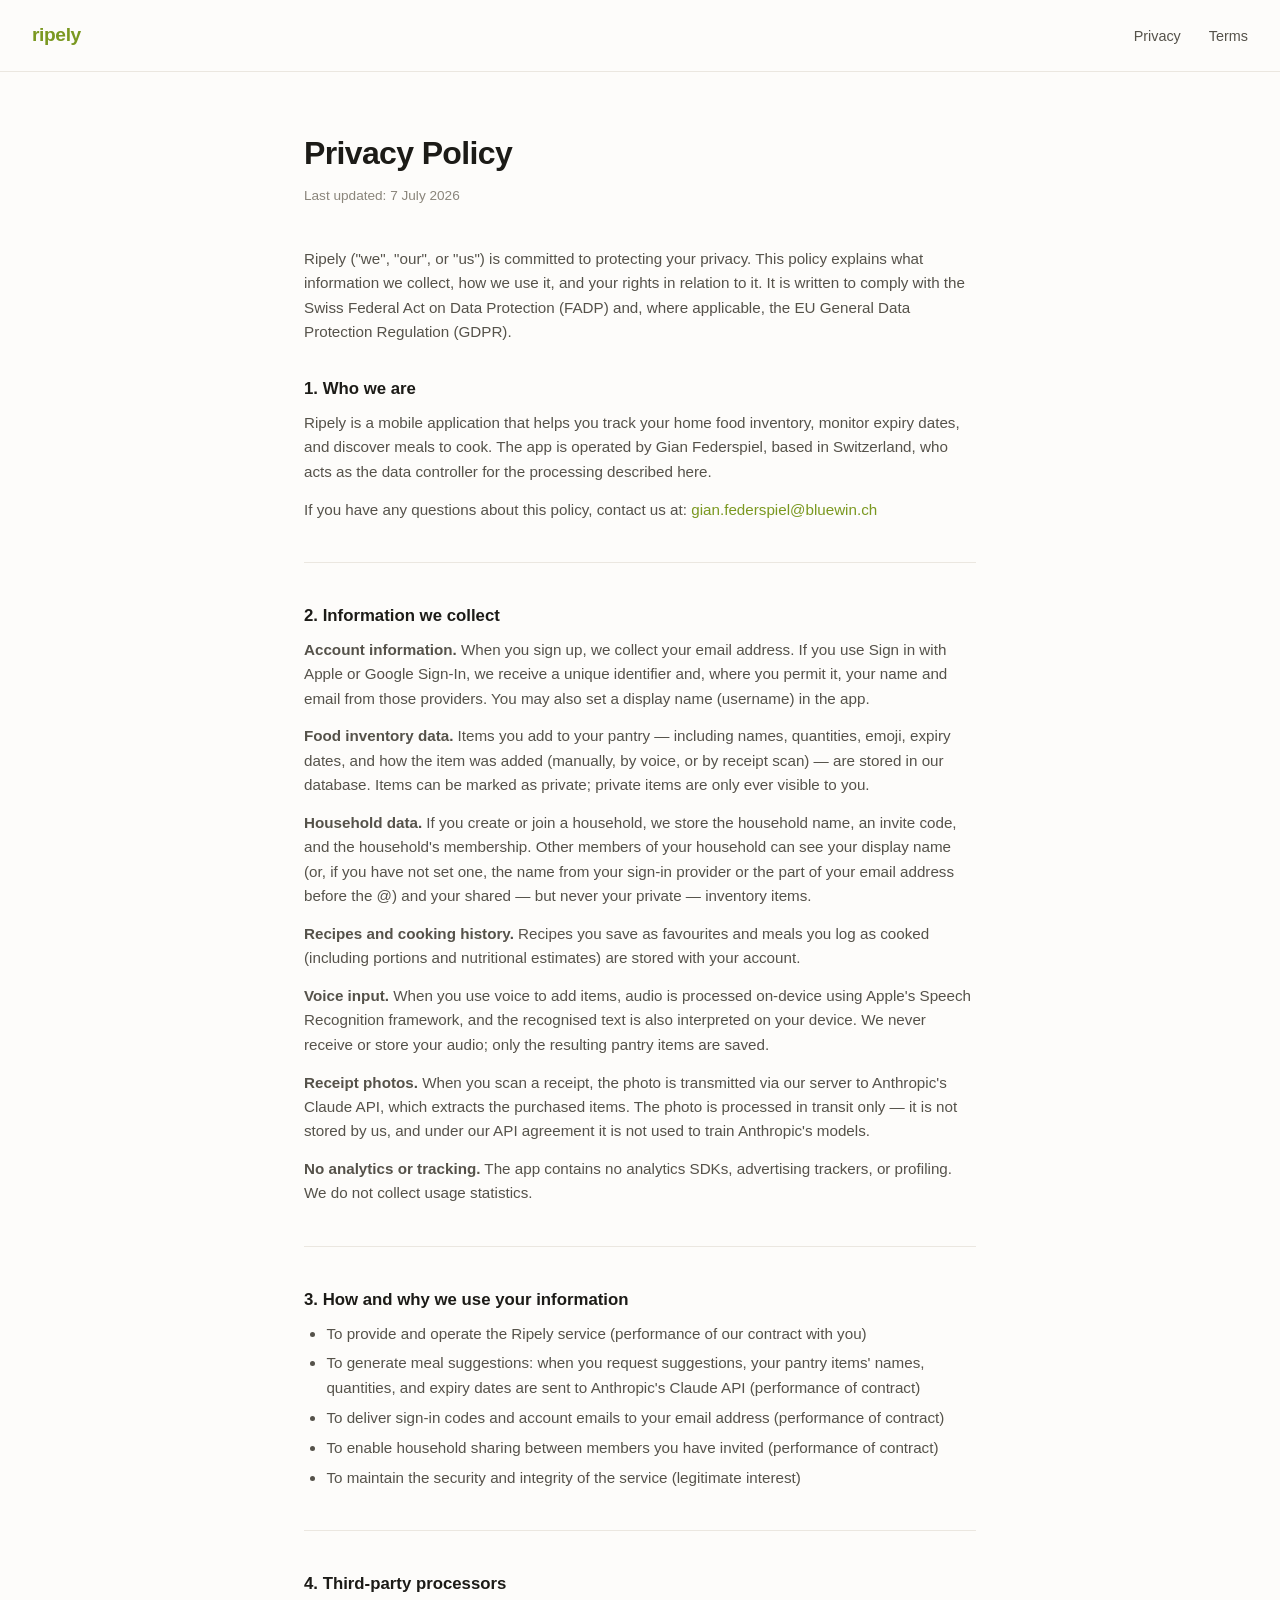
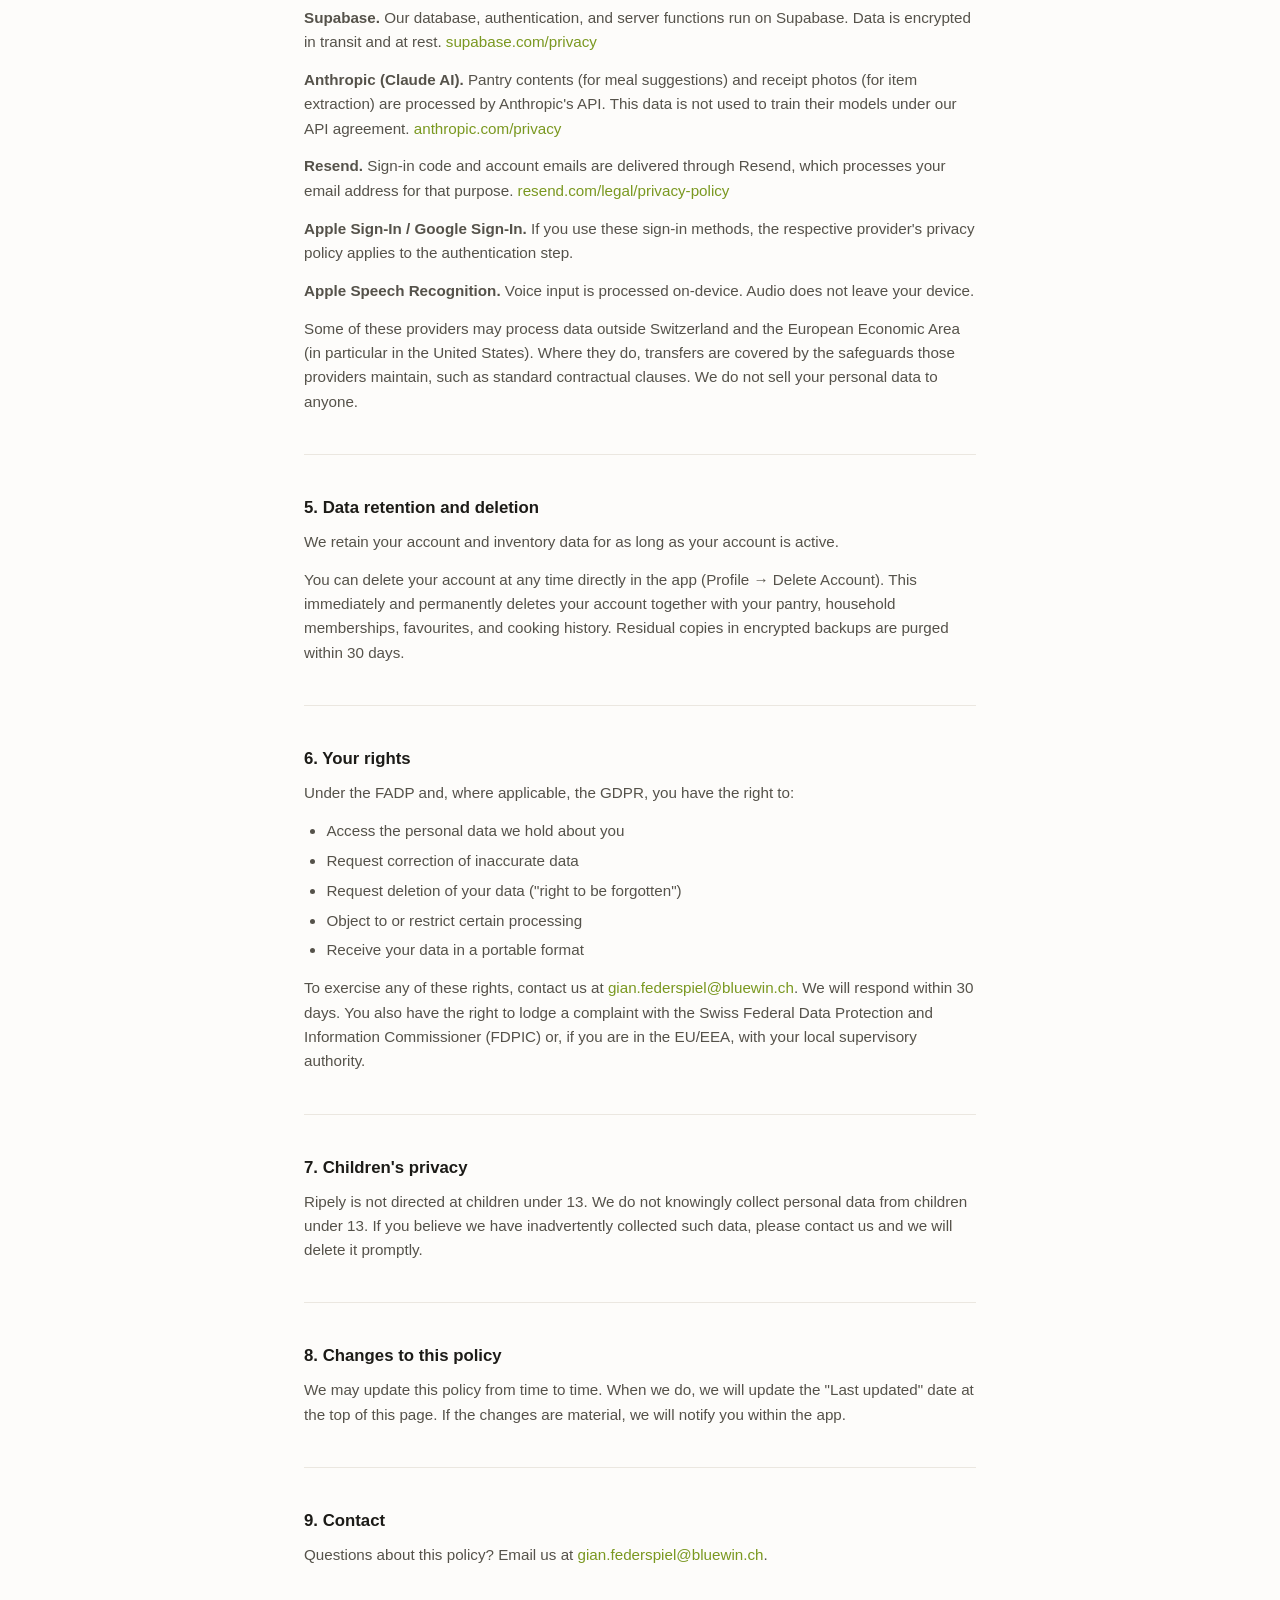
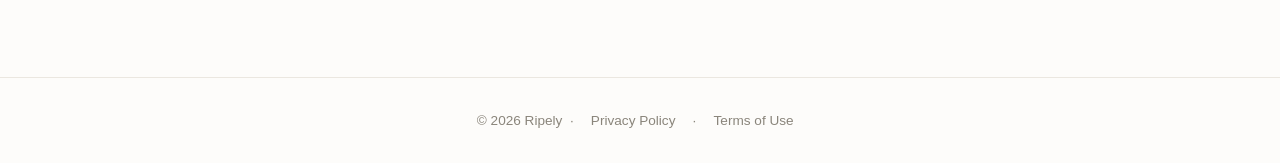
==== commit aa178f23: "Privacy: disclose stored add-method attribute on pantry items Co-Authored-By: Claude Opus 4.8 <norep" ====
--- a/privacy/index.html
+++ b/privacy/index.html
@@ -32,7 +32,7 @@
 
     <p><strong>Account information.</strong> When you sign up, we collect your email address. If you use Sign in with Apple or Google Sign-In, we receive a unique identifier and, where you permit it, your name and email from those providers. You may also set a display name (username) in the app.</p>
 
-    <p><strong>Food inventory data.</strong> Items you add to your pantry — including names, quantities, emoji, and expiry dates — are stored in our database. Items can be marked as private; private items are only ever visible to you.</p>
+    <p><strong>Food inventory data.</strong> Items you add to your pantry — including names, quantities, emoji, expiry dates, and how the item was added (manually, by voice, or by receipt scan) — are stored in our database. Items can be marked as private; private items are only ever visible to you.</p>
 
     <p><strong>Household data.</strong> If you create or join a household, we store the household name, an invite code, and the household's membership. Other members of your household can see your display name (or, if you have not set one, the name from your sign-in provider or the part of your email address before the @) and your shared — but never your private — inventory items.</p>
 
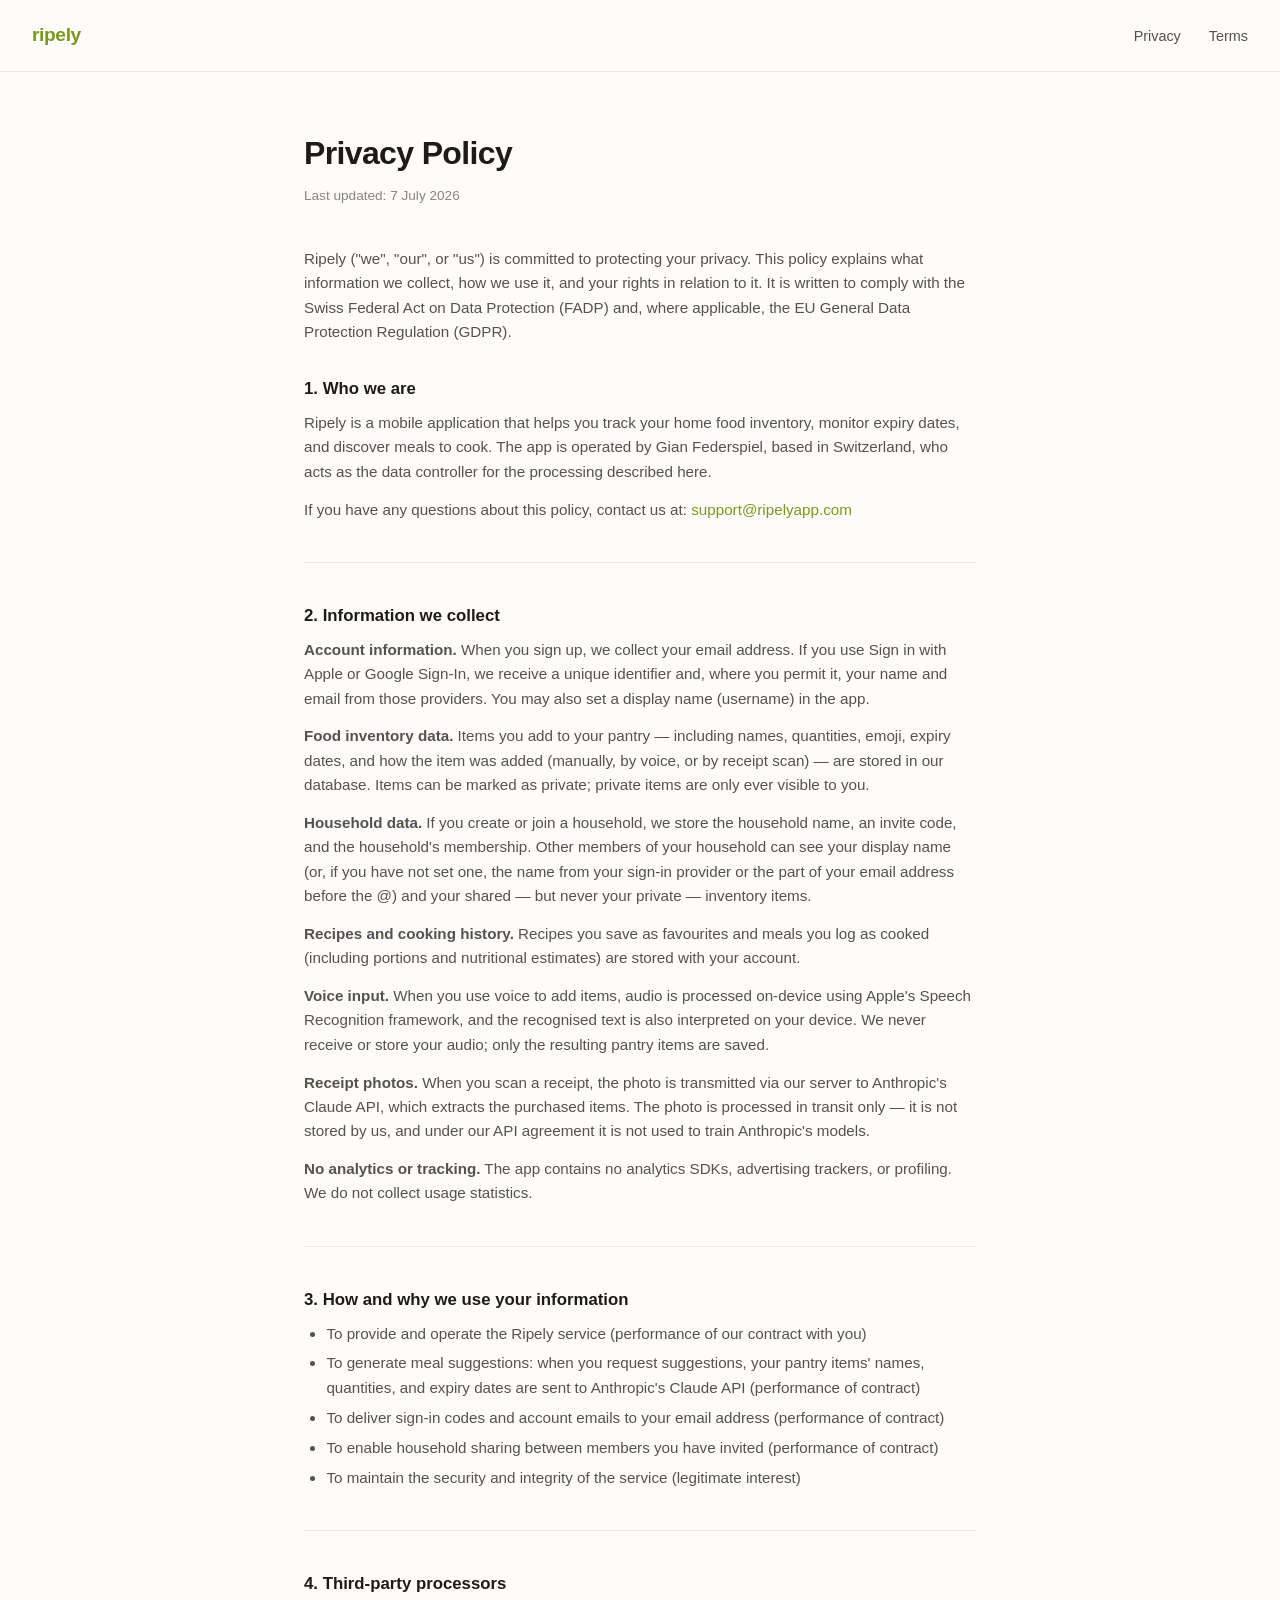
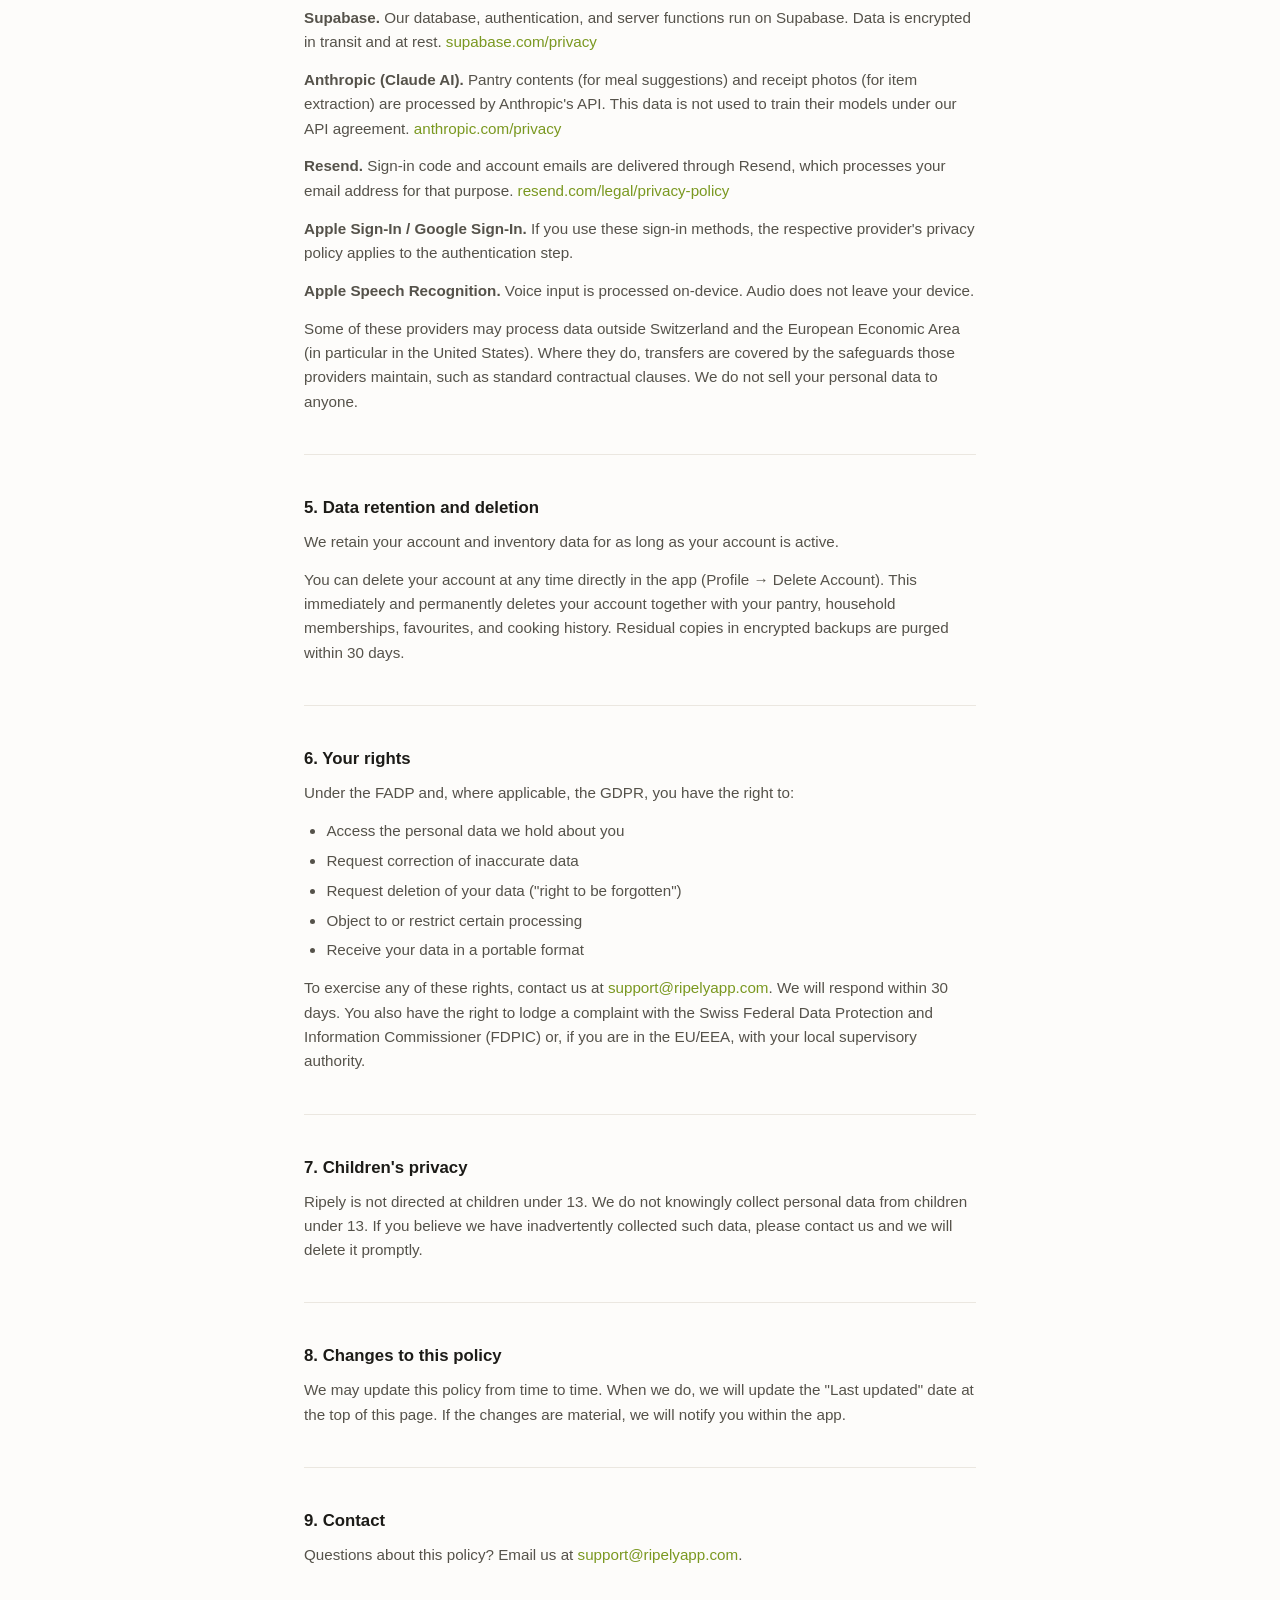
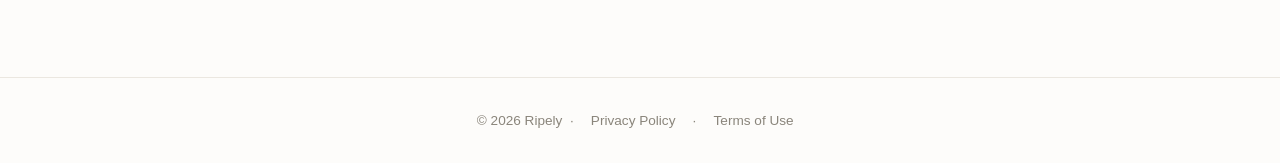
==== commit 6488870c: "Contact address is now support@ripelyapp.com Forwarding via ImprovMX is live; legal docs no longer e" ====
--- a/privacy/index.html
+++ b/privacy/index.html
@@ -24,7 +24,7 @@
 
     <h2>1. Who we are</h2>
     <p>Ripely is a mobile application that helps you track your home food inventory, monitor expiry dates, and discover meals to cook. The app is operated by Gian Federspiel, based in Switzerland, who acts as the data controller for the processing described here.</p>
-    <p>If you have any questions about this policy, contact us at: <a href="mailto:gian.federspiel@bluewin.ch">gian.federspiel@bluewin.ch</a></p>
+    <p>If you have any questions about this policy, contact us at: <a href="mailto:support@ripelyapp.com">support@ripelyapp.com</a></p>
 
     <hr class="section-divider" />
 
@@ -88,7 +88,7 @@
       <li>Object to or restrict certain processing</li>
       <li>Receive your data in a portable format</li>
     </ul>
-    <p>To exercise any of these rights, contact us at <a href="mailto:gian.federspiel@bluewin.ch">gian.federspiel@bluewin.ch</a>. We will respond within 30 days. You also have the right to lodge a complaint with the Swiss Federal Data Protection and Information Commissioner (FDPIC) or, if you are in the EU/EEA, with your local supervisory authority.</p>
+    <p>To exercise any of these rights, contact us at <a href="mailto:support@ripelyapp.com">support@ripelyapp.com</a>. We will respond within 30 days. You also have the right to lodge a complaint with the Swiss Federal Data Protection and Information Commissioner (FDPIC) or, if you are in the EU/EEA, with your local supervisory authority.</p>
 
     <hr class="section-divider" />
 
@@ -103,7 +103,7 @@
     <hr class="section-divider" />
 
     <h2>9. Contact</h2>
-    <p>Questions about this policy? Email us at <a href="mailto:gian.federspiel@bluewin.ch">gian.federspiel@bluewin.ch</a>.</p>
+    <p>Questions about this policy? Email us at <a href="mailto:support@ripelyapp.com">support@ripelyapp.com</a>.</p>
   </div>
 
   <footer>
